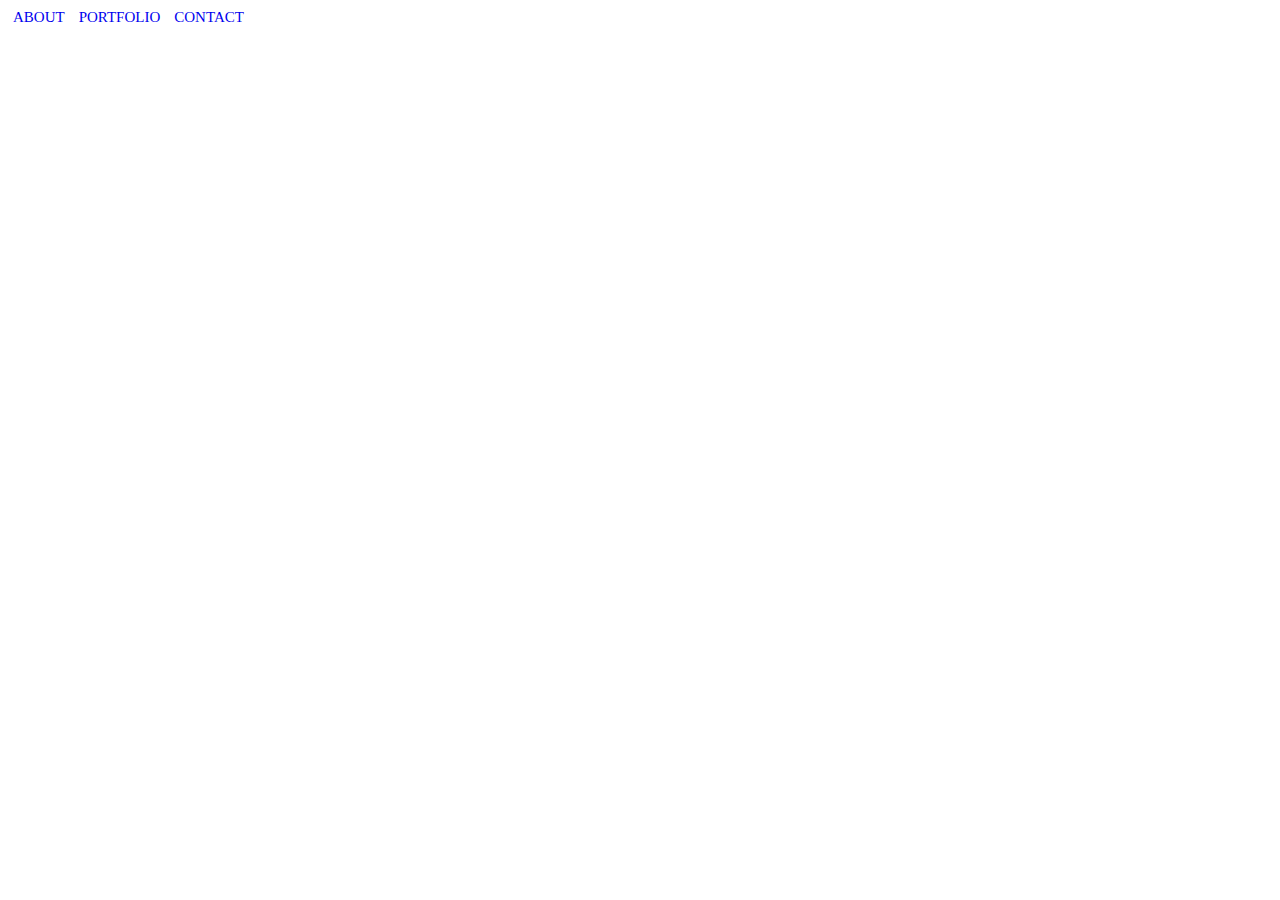
==== index.html @ e7e87407 "Update index.html" ====
<!doctype html>
<html>
    <head>
        <link rel="stylesheet" href="./index.css">

        <title>carys' portfolio</title>
    </head>
    <body>
        <navbar>
            <a href="./about.html">ABOUT</a>
            <a href="./portfolio.html">PORTFOLIO</a>
            <a href="./contact.html">CONTACT</a>
        </navbar>
    </body>
</html>
---- index.css ----
/* navbar {
    display: flex;
    justify-content: center;
} */

a {
    text-decoration: none;
    font-size: 15px;
    padding: 5px;
    /* color: #00ffff; */
}

a:hover {
    color: rgba(255, 255, 255, 0.2);
}
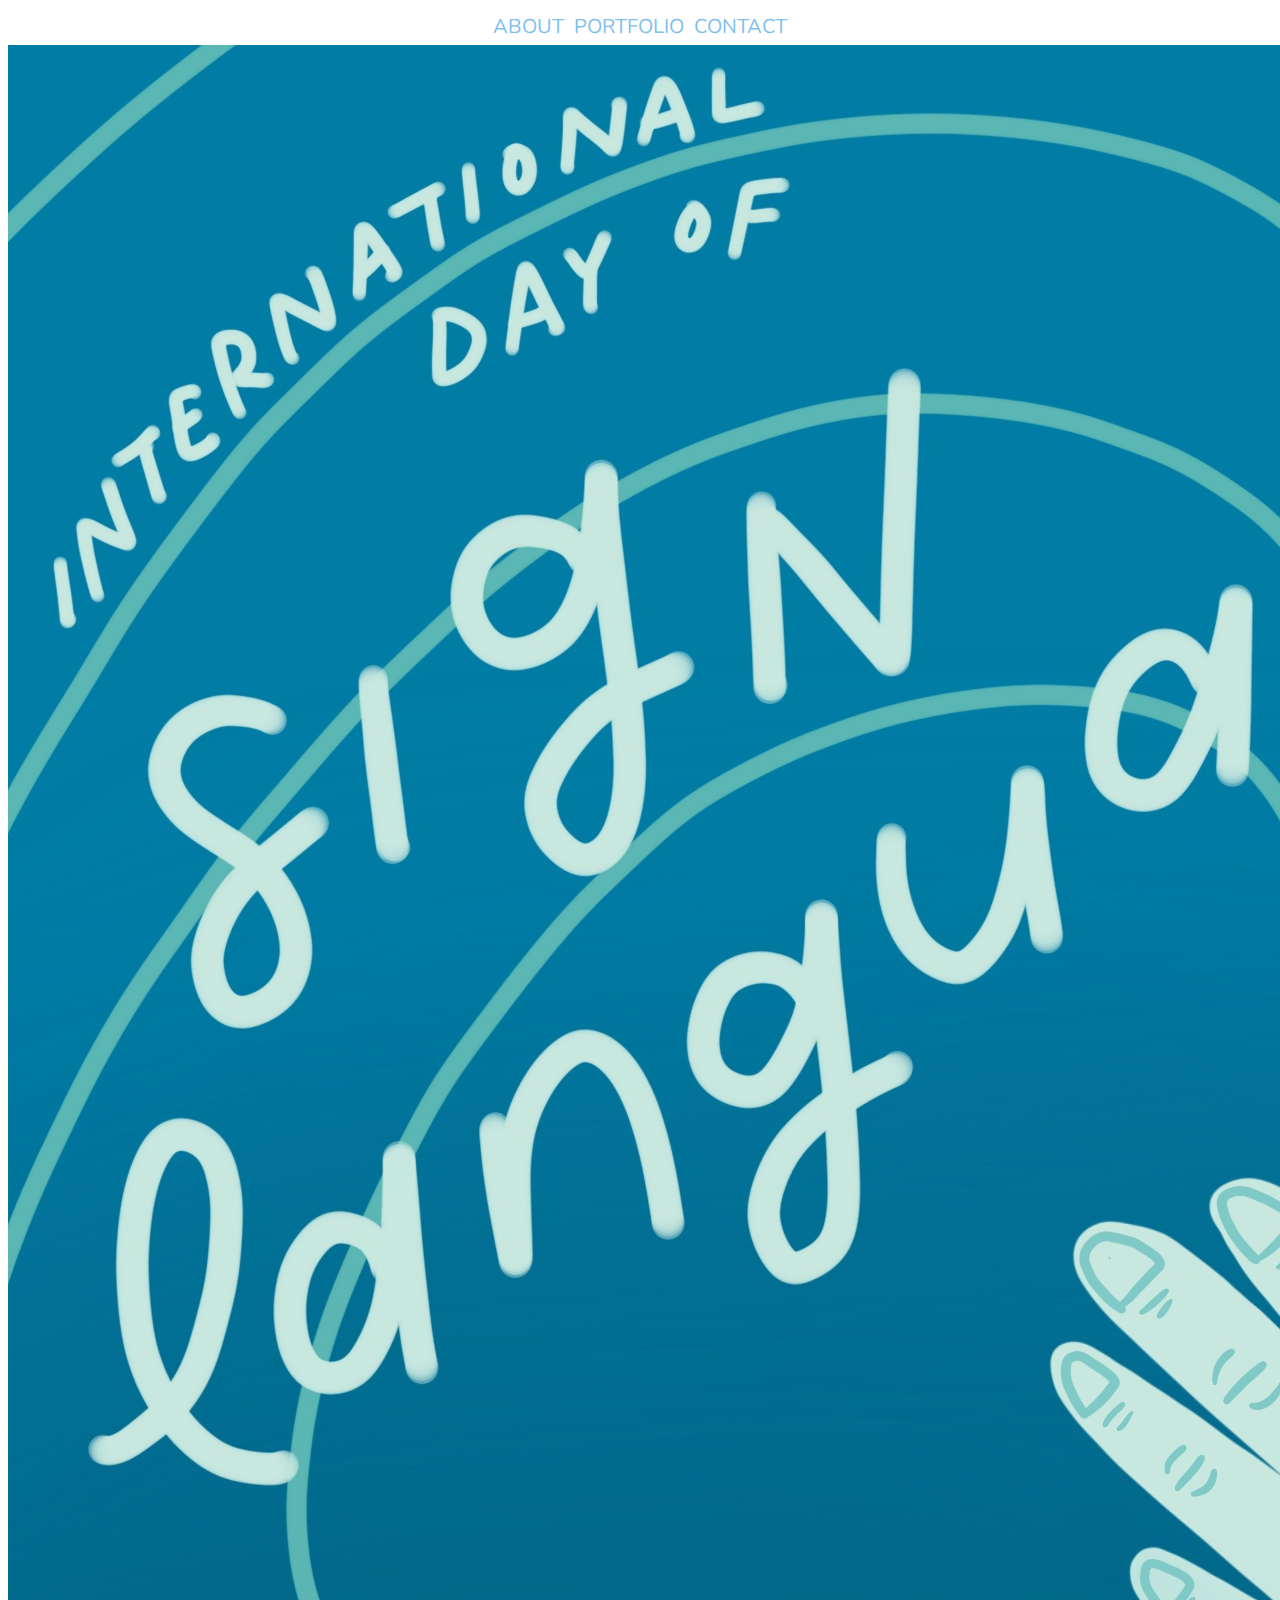
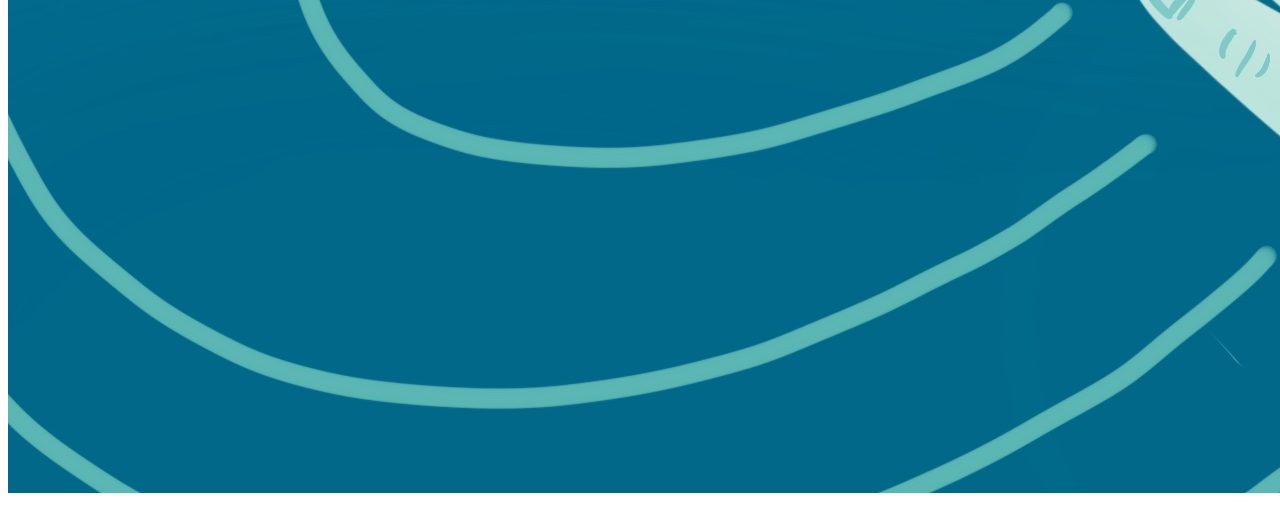
==== commit 558773a7: "Update index.html" ====
--- a/index.html
+++ b/index.html
@@ -11,5 +11,13 @@
             <a href="./portfolio.html">PORTFOLIO</a>
             <a href="./contact.html">CONTACT</a>
         </navbar>
+
+        <section>
+            <img src="./portfolio/international day of sign languages.JPG">
+        </section>
+
+        <section>
+
+        </section>
     </body>
 </html>--- a/index.css
+++ b/index.css
@@ -1,15 +1,32 @@
-/* navbar {
+@import url('https://fonts.googleapis.com/css?family=Nunito:600,700&display=swap');
+
+div {
+    padding: 20px;
+    margin: 10px;
+}
+
+navbar {
     display: flex;
     justify-content: center;
-} */
+}
 
 a {
     text-decoration: none;
-    font-size: 15px;
+    font-family: Nunito, Roboto, Arial, sans-serif;
+    font-size: 20px;
     padding: 5px;
-    /* color: #00ffff; */
+    color: #7ec0ee;
 }
 
 a:hover {
-    color: rgba(255, 255, 255, 0.2);
+    color: #5DAFEA;
+}
+
+button {
+    color: #7EC0EE;
+    border-radius: 10px;
+}
+
+.descriptionBox {
+    background: linear-gradient(#5DAFEA, #7ec0ee);
 }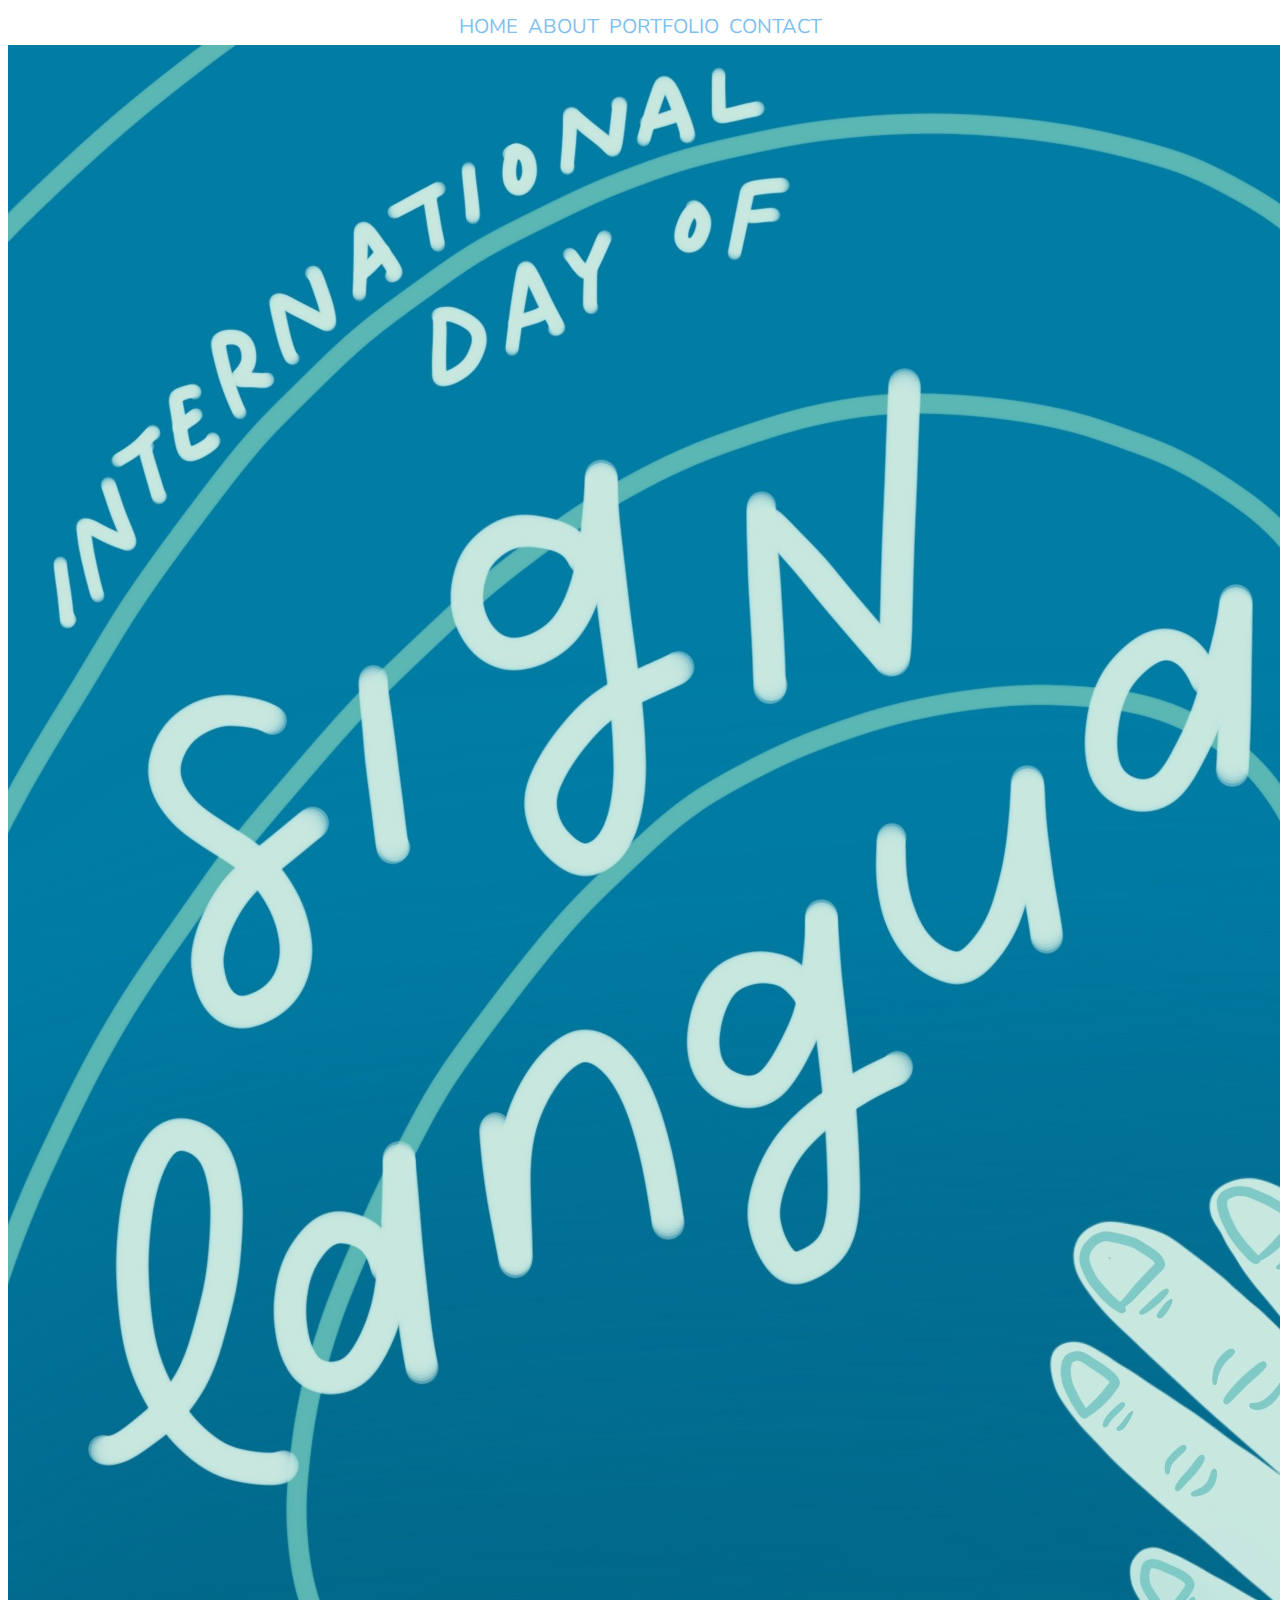
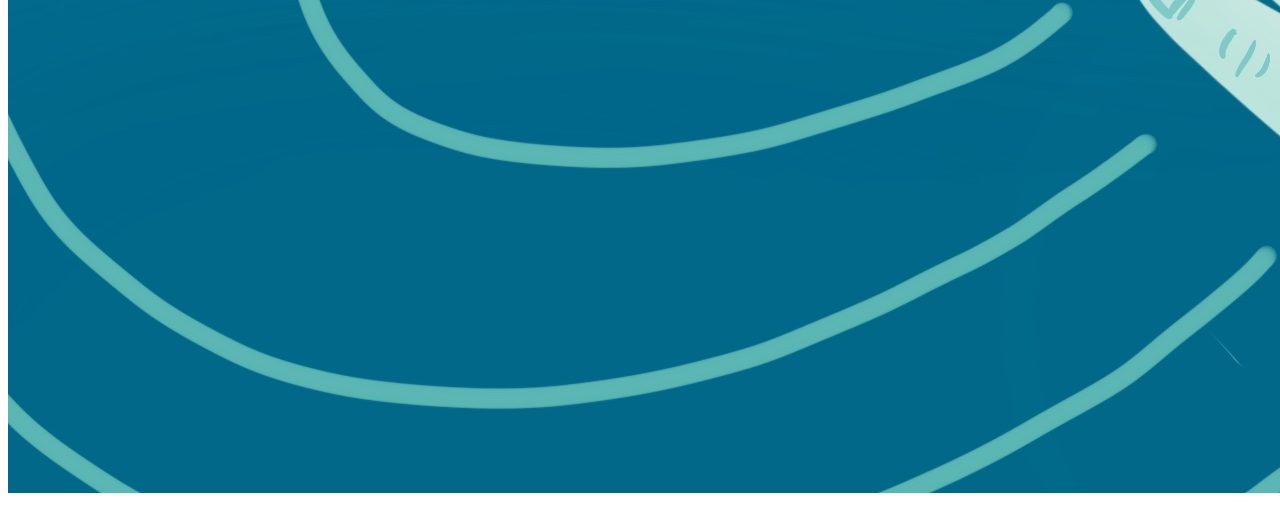
==== commit 5d3c6570: "Update index.html" ====
--- a/index.html
+++ b/index.html
@@ -7,6 +7,7 @@
     </head>
     <body>
         <navbar>
+            <a href=#>HOME</a>
             <a href="./about.html">ABOUT</a>
             <a href="./portfolio.html">PORTFOLIO</a>
             <a href="./contact.html">CONTACT</a>
--- a/index.css
+++ b/index.css
@@ -28,5 +28,8 @@
 }
 
 .descriptionBox {
-    background: linear-gradient(#5DAFEA, #7ec0ee);
+    background-image: linear-gradient(#5DAFEA, #7ec0ee);
+    border-radius: 10px;
+    width: 50%;
+    color: #ffff;
 }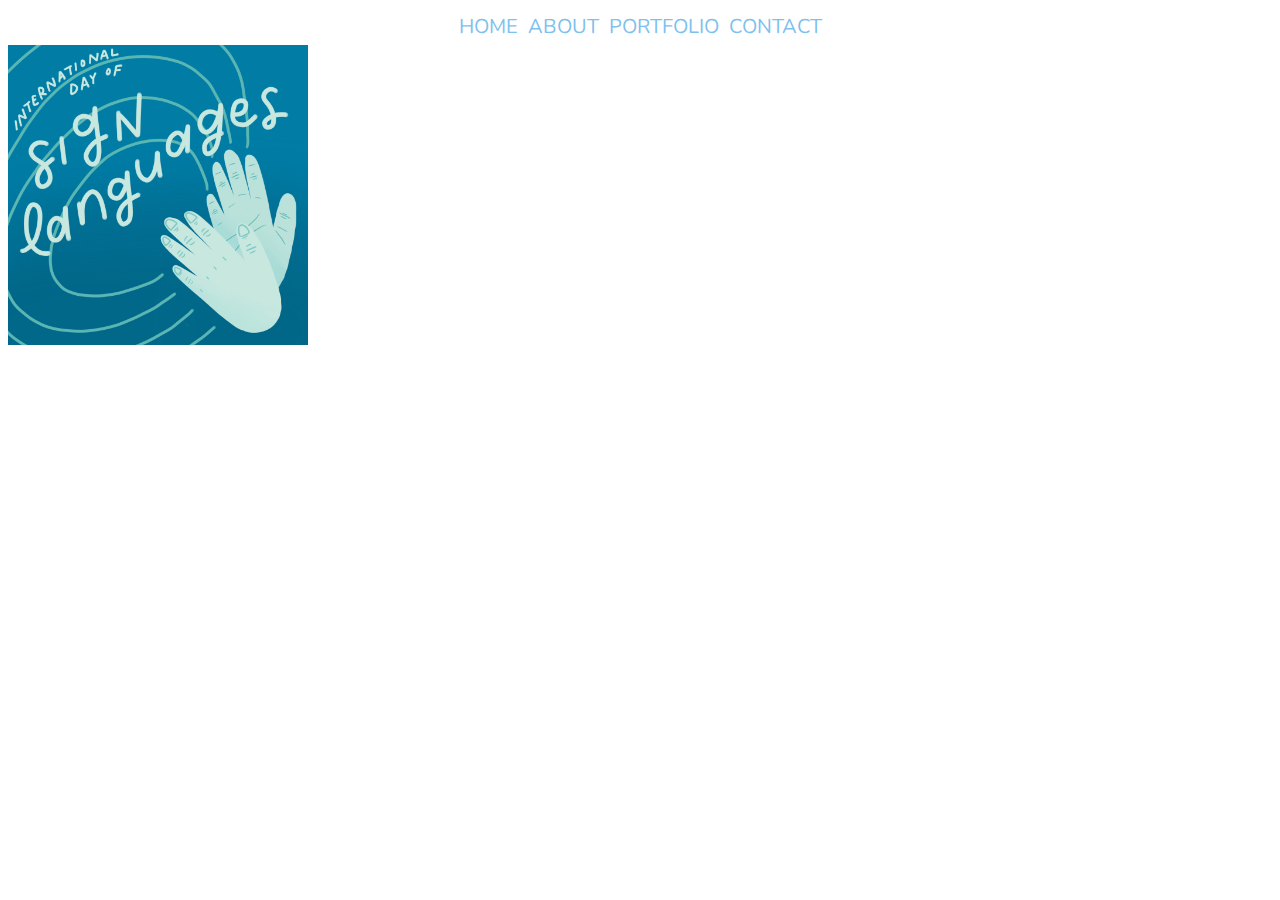
==== commit 76bf34bc: "Update index.html" ====
--- a/index.html
+++ b/index.html
@@ -7,14 +7,14 @@
     </head>
     <body>
         <navbar>
-            <a href=#>HOME</a>
+            <a href="./index.html">HOME</a>
             <a href="./about.html">ABOUT</a>
             <a href="./portfolio.html">PORTFOLIO</a>
             <a href="./contact.html">CONTACT</a>
         </navbar>
 
         <section>
-            <img src="./portfolio/international day of sign languages.JPG">
+            <img width="300px" src="./portfolio/international day of sign languages.JPG">
         </section>
 
         <section>
--- a/index.css
+++ b/index.css
@@ -28,7 +28,7 @@
 }
 
 .descriptionBox {
-    background-image: linear-gradient(#5DAFEA, #7ec0ee);
+    background-image: linear-gradient(#529dd3, #7ec0ee);
     border-radius: 10px;
     width: 50%;
     color: #ffff;
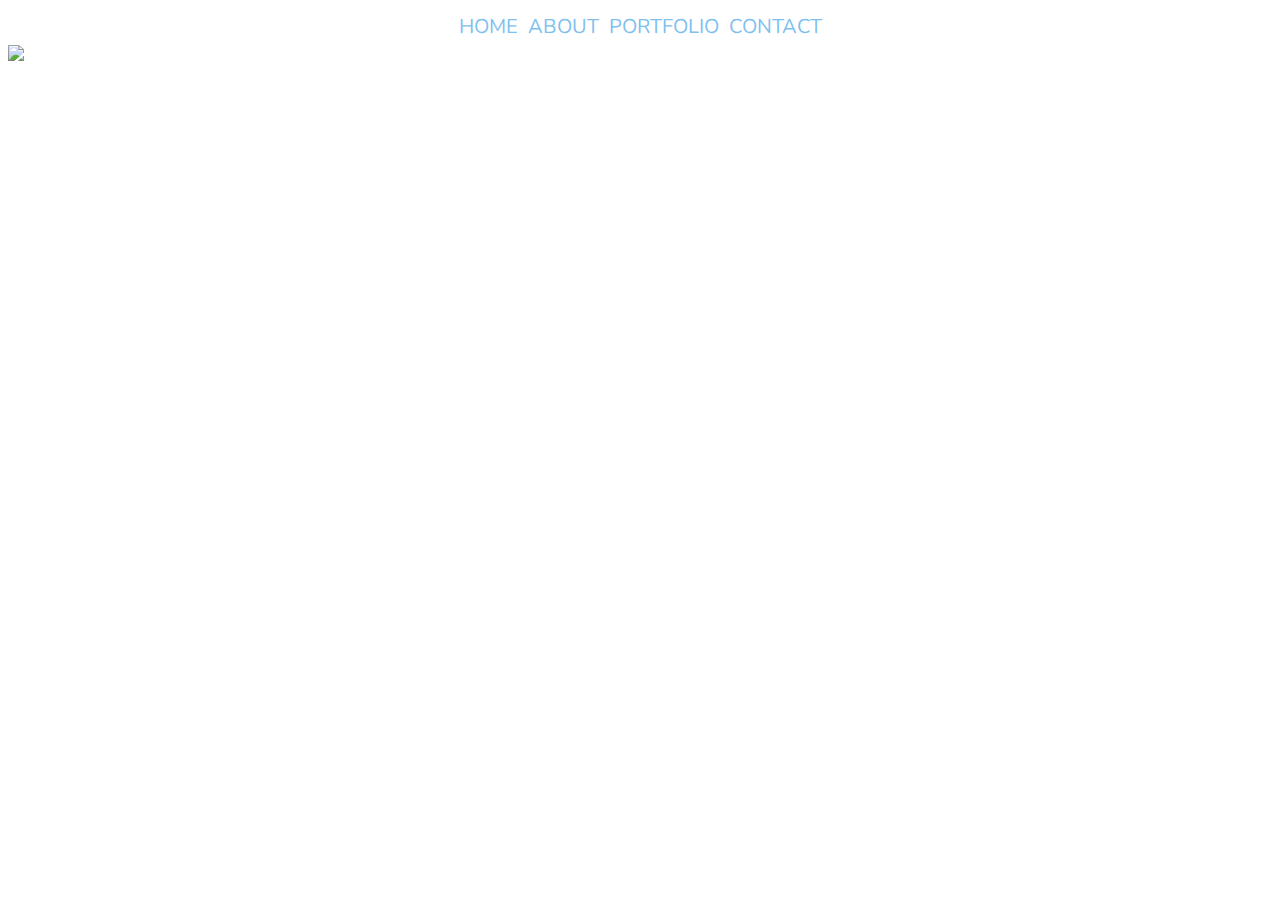
==== commit d0a54c1a: "Update index.html" ====
--- a/index.html
+++ b/index.html
@@ -14,7 +14,7 @@
         </navbar>
 
         <section>
-            <img width="300px" src="./portfolio/international day of sign languages.JPG">
+            <img width="300px" src="./portfolio/carys.png">
         </section>
 
         <section>
--- a/index.css
+++ b/index.css
@@ -23,7 +23,9 @@
 }
 
 button {
+    text-decoration: none;
     color: #7EC0EE;
+    border-color: #7EC0EE;
     border-radius: 10px;
 }
 
@@ -32,4 +34,8 @@
     border-radius: 10px;
     width: 50%;
     color: #ffff;
+}
+
+#illContainer{
+    display: none;
 }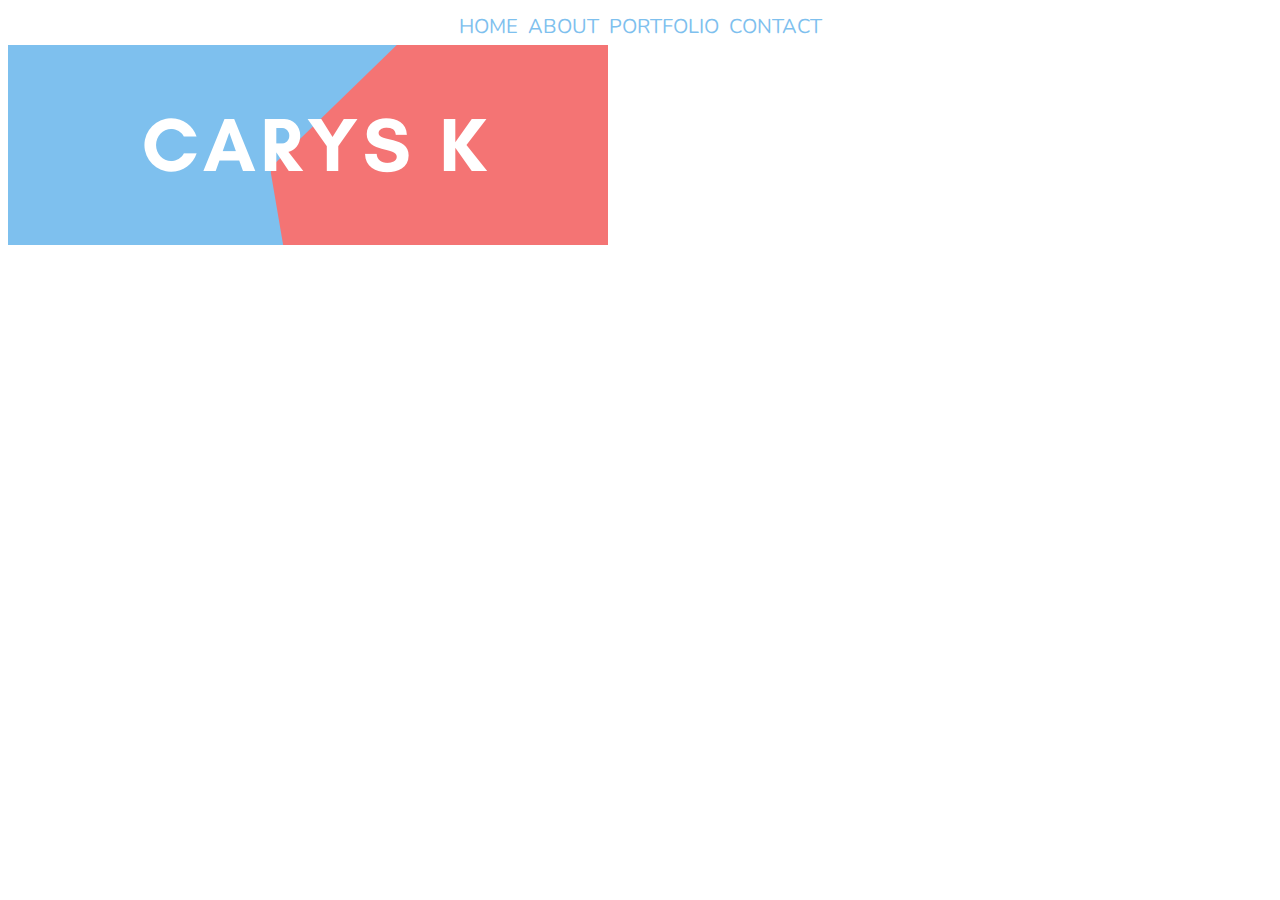
==== commit 7cd49560: "Update index.html" ====
--- a/index.html
+++ b/index.html
@@ -14,7 +14,7 @@
         </navbar>
 
         <section>
-            <img width="300px" src="./portfolio/carys.png">
+            <img src="./portfolio/carys.png">
         </section>
 
         <section>
